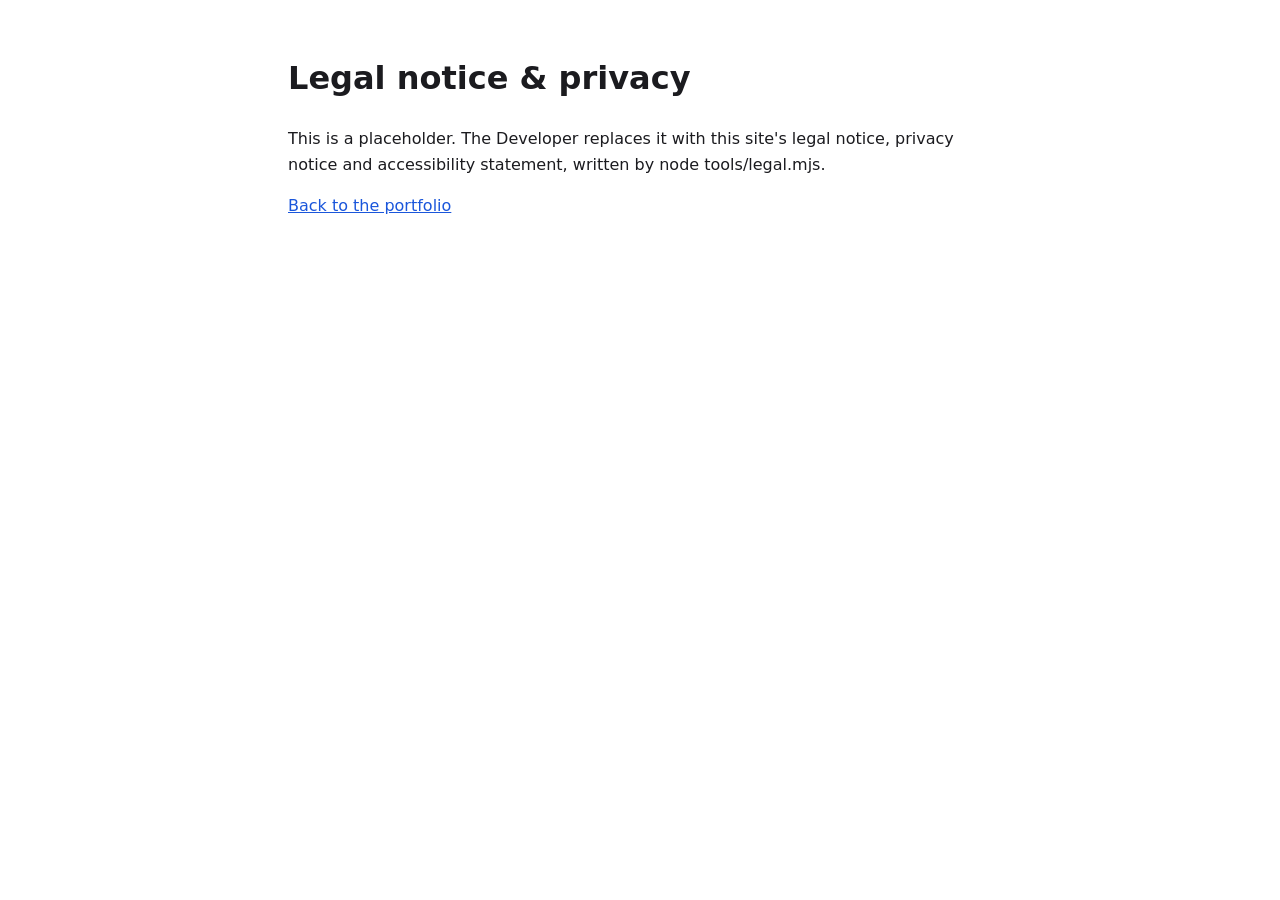
==== site/privacy.html @ 602326b0 "Initial commit" ====
<!doctype html>
<html lang="en">
  <head>
    <meta charset="utf-8">
    <meta name="viewport" content="width=device-width, initial-scale=1">
    <title>Legal notice &amp; privacy</title>
    <link rel="icon" href="assets/favicon.svg" type="image/svg+xml">
    <link rel="stylesheet" href="assets/styles.css">
  </head>
  <body>
    <main data-placeholder="legal">
      <h1>Legal notice &amp; privacy</h1>
      <p>This is a placeholder. The Developer replaces it with this site's legal notice, privacy notice and accessibility statement, written by node tools/legal.mjs.</p>
      <p><a href="./">Back to the portfolio</a></p>
    </main>
  </body>
</html>
---- site/assets/styles.css ----
/* Plain starting styles. The Developer role replaces them with the design brief. */
:root {
  color-scheme: light dark;
  --text: light-dark(#1b1b1f, #ececf1);
  --muted: light-dark(#5a5a66, #a8a8b3);
  --background: light-dark(#ffffff, #121216);
  --accent: light-dark(#1a56db, #8fb2ff);
  font-family: system-ui, sans-serif;
  line-height: 1.6;
  color: var(--text);
  background: var(--background);
}

body {
  margin: 0;
}

main,
footer {
  max-width: 44rem;
  margin-inline: auto;
  padding: 2rem 1.25rem;
}

a {
  color: var(--accent);
}

.headline,
.period {
  color: var(--muted);
}

.projects,
.links,
.cv-list {
  list-style: none;
  padding: 0;
}

.project,
.cv-list li {
  margin-block-end: 1.5rem;
}

.project-links,
.links,
.skills {
  display: flex;
  flex-wrap: wrap;
  gap: 1rem;
}

.skills {
  padding: 0;
  list-style: none;
}

.photo {
  border-radius: 50%;
}

.role,
.type {
  color: var(--muted);
}

.project-image {
  max-width: 100%;
  height: auto;
}
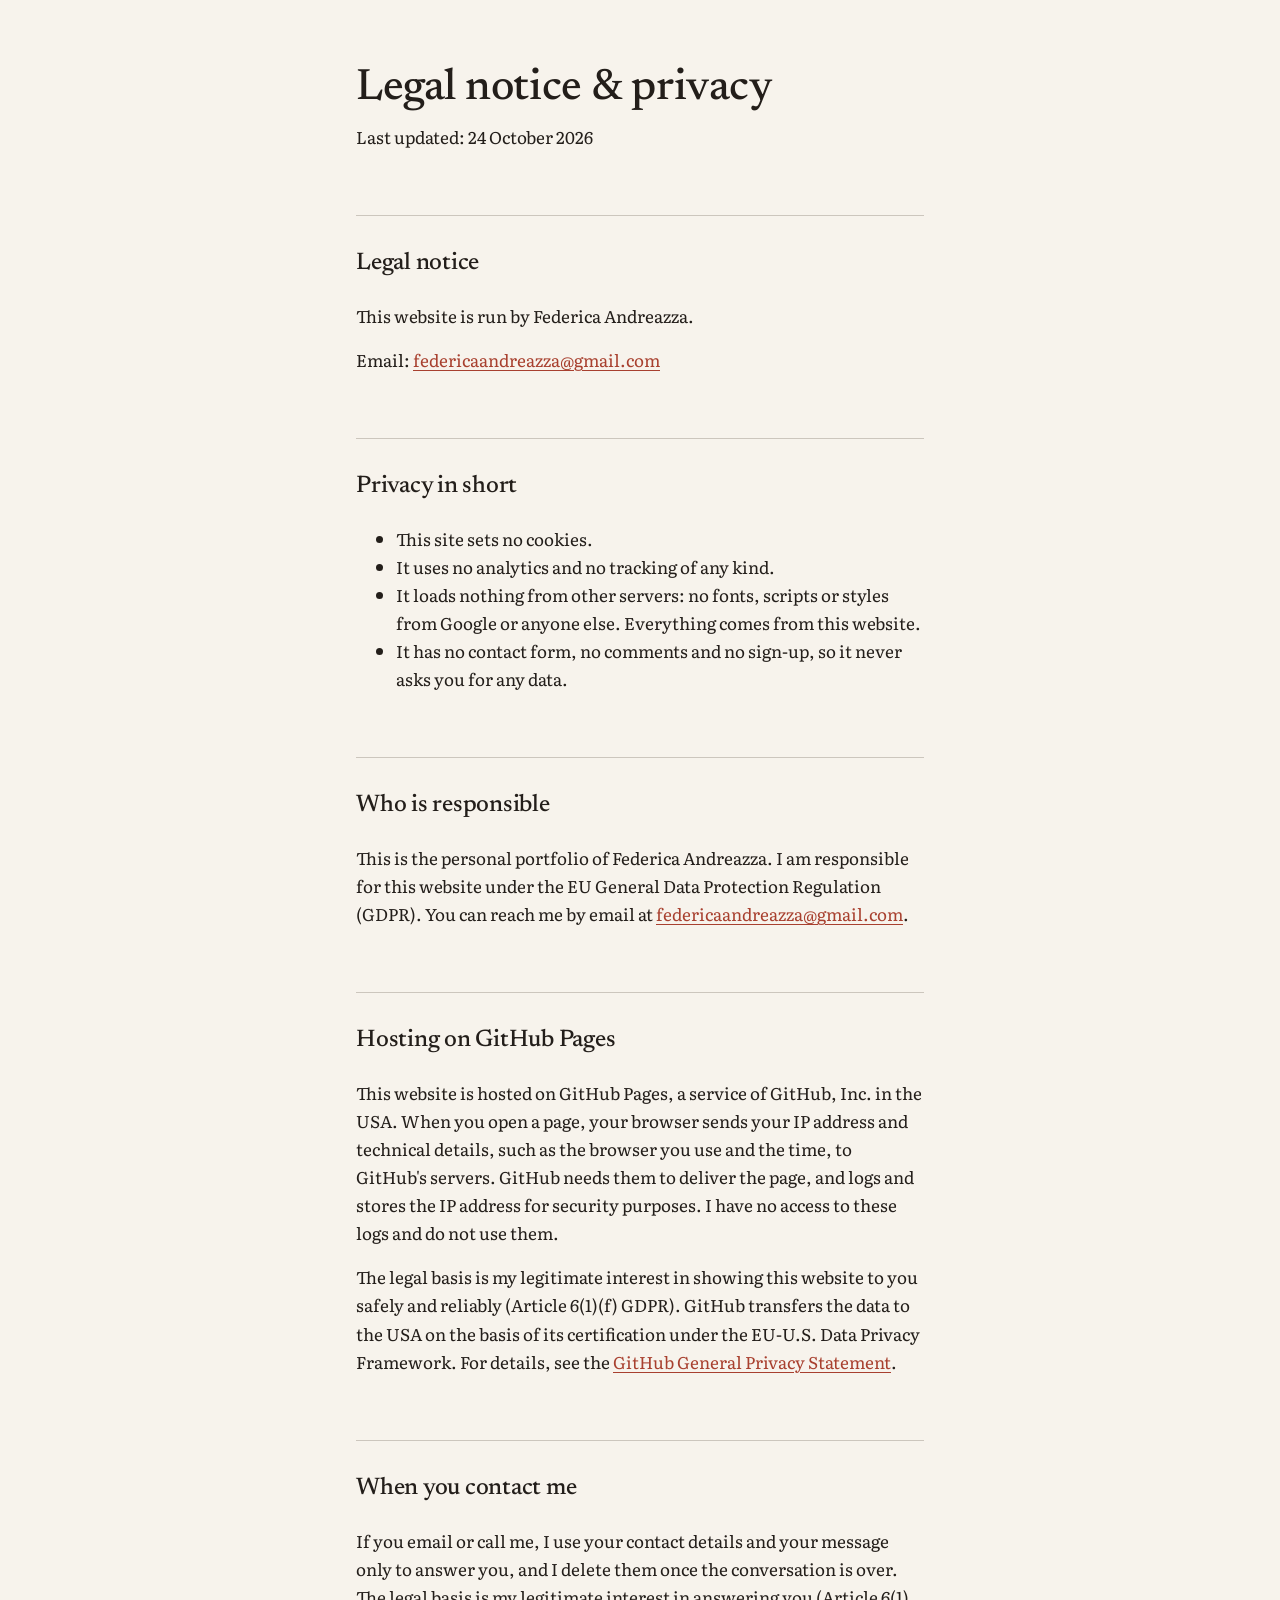
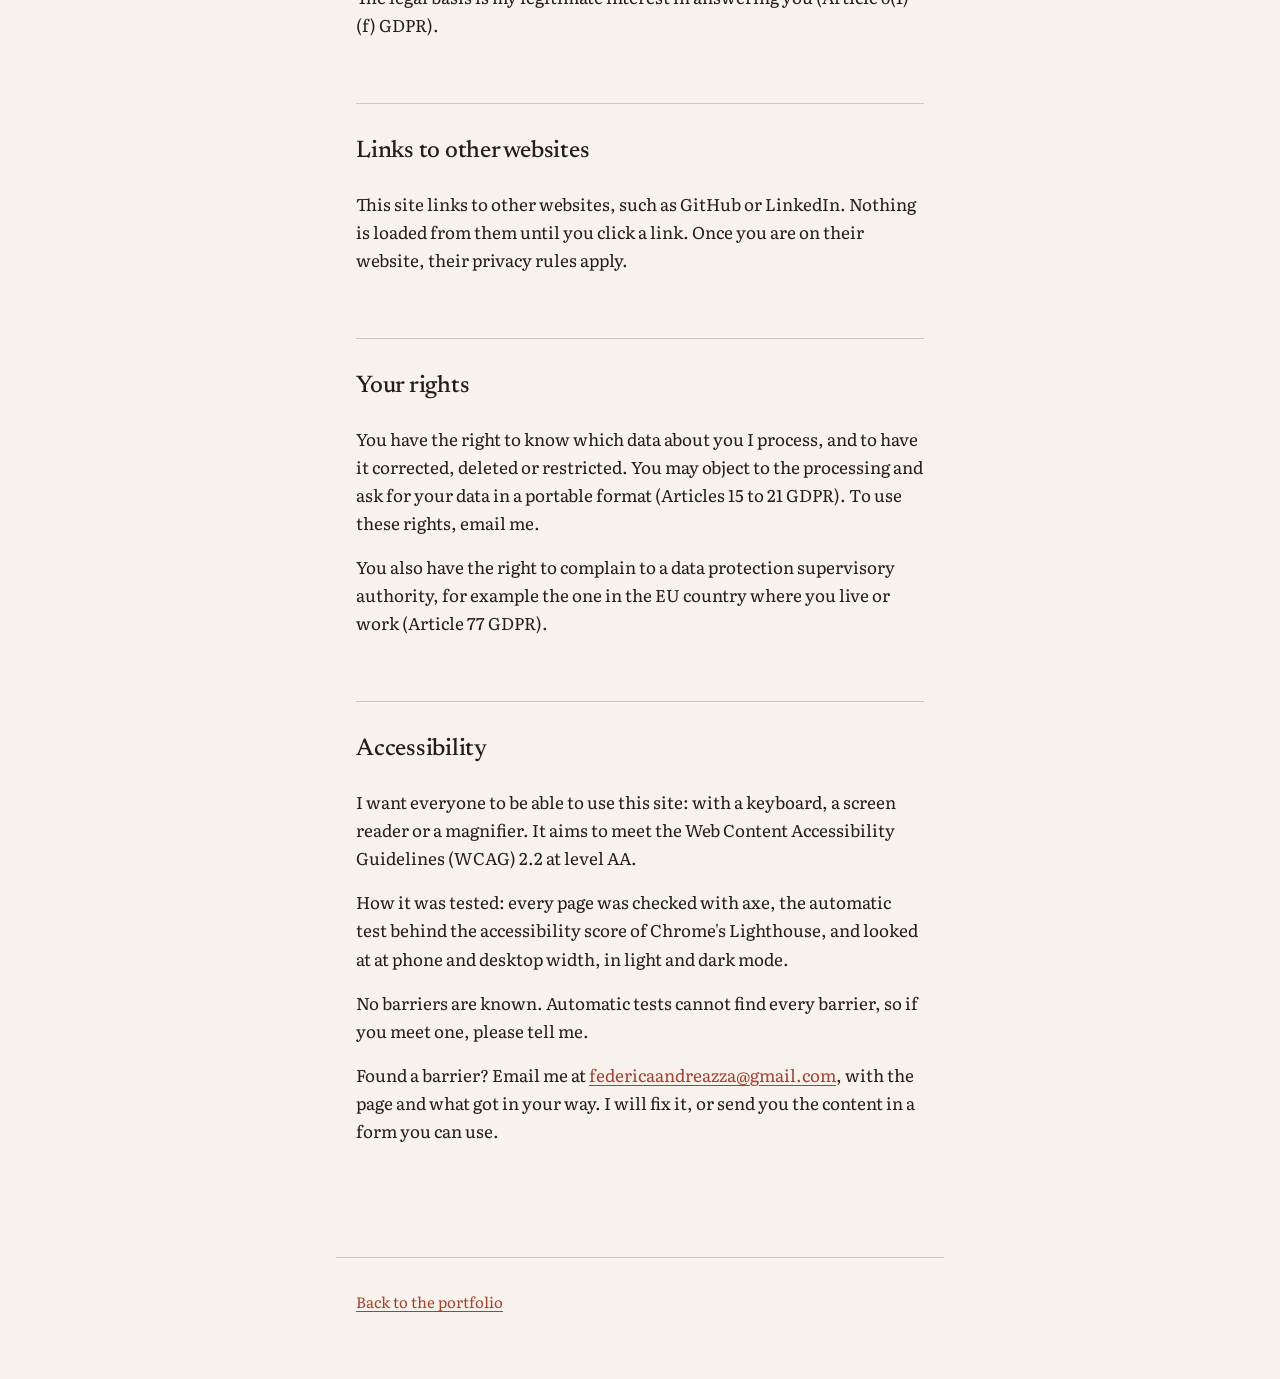
==== commit f59084cb: "Publish my portfolio" ====
--- a/site/privacy.html
+++ b/site/privacy.html
@@ -3,15 +3,71 @@
   <head>
     <meta charset="utf-8">
     <meta name="viewport" content="width=device-width, initial-scale=1">
-    <title>Legal notice &amp; privacy</title>
+    <title>Legal notice &amp; privacy · Federica Andreazza</title>
+    <meta name="description" content="Who runs this portfolio site, how it handles your data, and how accessible it is.">
     <link rel="icon" href="assets/favicon.svg" type="image/svg+xml">
     <link rel="stylesheet" href="assets/styles.css">
   </head>
   <body>
-    <main data-placeholder="legal">
-      <h1>Legal notice &amp; privacy</h1>
-      <p>This is a placeholder. The Developer replaces it with this site's legal notice, privacy notice and accessibility statement, written by node tools/legal.mjs.</p>
-      <p><a href="./">Back to the portfolio</a></p>
+    <main>
+      <header class="section">
+        <h1>Legal notice &amp; privacy</h1>
+        <p>Last updated: 24 October 2026</p>
+      </header>
+
+      <section class="section" id="legal-notice">
+        <h2>Legal notice</h2>
+        <p>This website is run by Federica Andreazza.</p>
+        <p>Email: <a href="mailto:federicaandreazza@gmail.com">federicaandreazza@gmail.com</a></p>
+      </section>
+
+      <section class="section" id="privacy">
+        <h2>Privacy in short</h2>
+        <ul>
+          <li>This site sets no cookies.</li>
+          <li>It uses no analytics and no tracking of any kind.</li>
+          <li>It loads nothing from other servers: no fonts, scripts or styles from Google or anyone else. Everything comes from this website.</li>
+          <li>It has no contact form, no comments and no sign-up, so it never asks you for any data.</li>
+        </ul>
+      </section>
+
+      <section class="section">
+        <h2>Who is responsible</h2>
+        <p>This is the personal portfolio of Federica Andreazza. I am responsible for this website under the EU General Data Protection Regulation (GDPR). You can reach me by email at <a href="mailto:federicaandreazza@gmail.com">federicaandreazza@gmail.com</a>.</p>
+      </section>
+
+      <section class="section">
+        <h2>Hosting on GitHub Pages</h2>
+        <p>This website is hosted on GitHub Pages, a service of GitHub, Inc. in the USA. When you open a page, your browser sends your IP address and technical details, such as the browser you use and the time, to GitHub's servers. GitHub needs them to deliver the page, and logs and stores the IP address for security purposes. I have no access to these logs and do not use them.</p>
+        <p>The legal basis is my legitimate interest in showing this website to you safely and reliably (Article 6(1)(f) GDPR). GitHub transfers the data to the USA on the basis of its certification under the EU-U.S. Data Privacy Framework. For details, see the <a href="https://docs.github.com/en/site-policy/privacy-policies/github-general-privacy-statement">GitHub General Privacy Statement</a>.</p>
+      </section>
+
+      <section class="section">
+        <h2>When you contact me</h2>
+        <p>If you email or call me, I use your contact details and your message only to answer you, and I delete them once the conversation is over. The legal basis is my legitimate interest in answering you (Article 6(1)(f) GDPR).</p>
+      </section>
+
+      <section class="section">
+        <h2>Links to other websites</h2>
+        <p>This site links to other websites, such as GitHub or LinkedIn. Nothing is loaded from them until you click a link. Once you are on their website, their privacy rules apply.</p>
+      </section>
+
+      <section class="section">
+        <h2>Your rights</h2>
+        <p>You have the right to know which data about you I process, and to have it corrected, deleted or restricted. You may object to the processing and ask for your data in a portable format (Articles 15 to 21 GDPR). To use these rights, email me.</p>
+        <p>You also have the right to complain to a data protection supervisory authority, for example the one in the EU country where you live or work (Article 77 GDPR).</p>
+      </section>
+
+      <section class="section" id="accessibility">
+        <h2>Accessibility</h2>
+        <p>I want everyone to be able to use this site: with a keyboard, a screen reader or a magnifier. It aims to meet the Web Content Accessibility Guidelines (WCAG) 2.2 at level AA.</p>
+        <p>How it was tested: every page was checked with axe, the automatic test behind the accessibility score of Chrome's Lighthouse, and looked at at phone and desktop width, in light and dark mode.</p>
+        <p>No barriers are known. Automatic tests cannot find every barrier, so if you meet one, please tell me.</p>
+        <p>Found a barrier? Email me at <a href="mailto:federicaandreazza@gmail.com">federicaandreazza@gmail.com</a>, with the page and what got in your way. I will fix it, or send you the content in a form you can use.</p>
+      </section>
     </main>
+    <footer>
+      <a href="./">Back to the portfolio</a>
+    </footer>
   </body>
 </html>
--- a/site/assets/styles.css
+++ b/site/assets/styles.css
@@ -1,71 +1,333 @@
-/* Plain starting styles. The Developer role replaces them with the design brief. */
+/* Newsreader 1.003, SIL Open Font License 1.1: fonts/newsreader/OFL.txt */
+@font-face {
+  font-family: "Newsreader";
+  font-style: normal;
+  font-weight: 200 800;
+  font-display: swap;
+  src: url("fonts/newsreader/newsreader-latin-wght-normal.woff2") format("woff2");
+}
+
+@font-face {
+  font-family: "Newsreader";
+  font-style: italic;
+  font-weight: 200 800;
+  font-display: swap;
+  src: url("fonts/newsreader/newsreader-latin-wght-italic.woff2") format("woff2");
+}
+
+/* Literata 3.103, SIL Open Font License 1.1: fonts/literata/OFL.txt */
+@font-face {
+  font-family: "Literata";
+  font-style: normal;
+  font-weight: 200 900;
+  font-display: swap;
+  src: url("fonts/literata/literata-latin-wght-normal.woff2") format("woff2");
+}
+
+@font-face {
+  font-family: "Literata";
+  font-style: italic;
+  font-weight: 200 900;
+  font-display: swap;
+  src: url("fonts/literata/literata-latin-wght-italic.woff2") format("woff2");
+}
+
 :root {
   color-scheme: light dark;
-  --text: light-dark(#1b1b1f, #ececf1);
-  --muted: light-dark(#5a5a66, #a8a8b3);
-  --background: light-dark(#ffffff, #121216);
-  --accent: light-dark(#1a56db, #8fb2ff);
-  font-family: system-ui, sans-serif;
-  line-height: 1.6;
+  --background: light-dark(#f7f3ec, #1b1714);
+  --surface: light-dark(#eee7dc, #26201c);
+  --text: light-dark(#231e1a, #eee6dc);
+  --muted: light-dark(#675c52, #b3a698);
+  --accent: light-dark(#a8402f, #f0937d);
+  --on-accent: light-dark(#ffffff, #1b1714);
+}
+
+*,
+*::before,
+*::after {
+  box-sizing: border-box;
+}
+
+[hidden] {
+  display: none !important;
+}
+
+body {
+  margin: 0;
+  font-family: "Literata", Georgia, "Times New Roman", serif;
+  font-size: 1.0625rem;
+  line-height: 1.65;
+  font-weight: 400;
   color: var(--text);
-  background: var(--background);
-}
-
-body {
-  margin: 0;
+  background-color: var(--background);
+  font-variant-numeric: oldstyle-nums;
+  font-size-adjust: from-font;
 }
 
 main,
 footer {
-  max-width: 44rem;
+  max-inline-size: 38rem;
   margin-inline: auto;
-  padding: 2rem 1.25rem;
+  padding-inline: 1.25rem;
+}
+
+main {
+  padding-block: 4rem 2rem;
+}
+
+footer {
+  margin-block-start: 4rem;
+  padding-block: 2rem 4rem;
+  border-block-start: 1px solid color-mix(in srgb, var(--muted) 30%, transparent);
+  font-size: 0.9375rem;
+  color: var(--muted);
+}
+
+footer a {
+  color: var(--accent);
+}
+
+#colophon {
+  margin-block-start: 0.75rem;
+}
+
+h1,
+h2,
+h3,
+h4 {
+  font-family: "Newsreader", Georgia, "Times New Roman", serif;
+  font-weight: 500;
+  color: var(--text);
+  text-wrap: balance;
+  font-size-adjust: from-font;
+  letter-spacing: -0.01em;
+}
+
+h1 {
+  font-size: 2.75rem;
+  line-height: 1.15;
+  margin-block: 0 0.5rem;
+}
+
+h2 {
+  font-size: 1.5rem;
+  line-height: 1.25;
+  margin-block: 0 1.5rem;
+}
+
+h3 {
+  font-size: 1.25rem;
+  line-height: 1.3;
+  margin-block: 0 0.5rem;
+}
+
+h4 {
+  font-size: 1.0625rem;
+  line-height: 1.4;
+  margin-block: 0 0.25rem;
+}
+
+p,
+li {
+  text-wrap: pretty;
+}
+
+p {
+  margin-block: 0 1rem;
+}
+
+.headline {
+  font-family: "Newsreader", Georgia, "Times New Roman", serif;
+  font-style: italic;
+  font-size: 1.25rem;
+  color: var(--muted);
+  margin-block: 0 1.5rem;
+}
+
+.pitch {
+  font-size: 1.125rem;
+  margin-block: 1rem;
+}
+
+.period,
+.fact-label,
+.facts,
+.role,
+.type,
+.credential-id,
+.vat {
+  font-size: 0.9375rem;
+  color: var(--muted);
+}
+
+.period {
+  margin-block: 0.25rem 0.5rem;
+}
+
+.section + .section {
+  margin-block-start: 4rem;
+  padding-block-start: 2rem;
+  border-block-start: 1px solid color-mix(in srgb, var(--muted) 30%, transparent);
 }
 
 a {
   color: var(--accent);
-}
-
-.headline,
-.period {
-  color: var(--muted);
-}
-
-.projects,
-.links,
+  text-decoration: underline;
+  text-underline-offset: 0.2em;
+  text-decoration-thickness: 1px;
+}
+
+a:hover {
+  text-decoration: none;
+}
+
+:focus-visible {
+  outline: 2px solid var(--accent);
+  outline-offset: 3px;
+}
+
+.projects {
+  list-style: none;
+  padding: 0;
+  margin: 0;
+}
+
+.project {
+  margin: 0;
+  padding-block: 1.5rem;
+}
+
+.project:first-child {
+  padding-block-start: 0;
+}
+
+.project:not(:last-child) {
+  border-block-end: 1px solid color-mix(in srgb, var(--muted) 30%, transparent);
+}
+
+.project-links {
+  display: flex;
+  flex-wrap: wrap;
+  gap: 1.25rem;
+  margin-block-start: 0.75rem;
+  margin-block-end: 0;
+}
+
 .cv-list {
   list-style: none;
   padding: 0;
-}
-
-.project,
+  margin: 0;
+}
+
 .cv-list li {
   margin-block-end: 1.5rem;
 }
 
-.project-links,
-.links,
+.cv-list li:last-child {
+  margin-block-end: 0;
+}
+
+#cv h3 {
+  font-size: 1.125rem;
+  margin-block: 2rem 1rem;
+  color: var(--muted);
+  font-family: "Literata", Georgia, "Times New Roman", serif;
+  font-weight: 500;
+  text-transform: uppercase;
+  letter-spacing: 0.05em;
+}
+
+#cv h3:first-of-type {
+  margin-block-start: 0;
+}
+
 .skills {
+  list-style: none;
+  padding: 0;
+  margin: 0;
+  display: inline;
+}
+
+.skills li {
+  display: inline;
+}
+
+.skills li:not(:last-child)::after {
+  content: ", ";
+}
+
+.links {
+  list-style: none;
+  padding: 0;
+  margin: 0;
+  display: flex;
+  flex-wrap: wrap;
+  gap: 1.5rem;
+}
+
+.highlights {
+  list-style: disc;
+  padding-inline-start: 1.25rem;
+  margin-block: 1rem;
+}
+
+.highlights li {
+  margin-block-end: 0.5rem;
+}
+
+.availability {
+  margin-block: 1.25rem;
+}
+
+.facts {
+  list-style: none;
+  padding: 0;
+  margin-block: 1rem 1.5rem;
   display: flex;
   flex-wrap: wrap;
   gap: 1rem;
 }
 
-.skills {
-  padding: 0;
-  list-style: none;
-}
-
 .photo {
+  inline-size: 6rem;
+  block-size: 6rem;
   border-radius: 50%;
-}
-
-.role,
-.type {
-  color: var(--muted);
+  object-fit: cover;
+  display: block;
+  margin-block-end: 1.5rem;
 }
 
 .project-image {
-  max-width: 100%;
-  height: auto;
-}
+  inline-size: 100%;
+  block-size: auto;
+  aspect-ratio: 16 / 9;
+  object-fit: cover;
+  margin-block-end: 1rem;
+}
+
+.case-study {
+  display: grid;
+  grid-template-columns: auto 1fr;
+  gap: 0.5rem 1rem;
+  margin-block: 1rem;
+}
+
+.case-study dt {
+  color: var(--muted);
+  font-size: 0.9375rem;
+}
+
+.case-study dd {
+  margin: 0;
+}
+
+@media (prefers-reduced-motion: reduce) {
+  *,
+  *::before,
+  *::after {
+    animation-duration: 0.01ms !important;
+    animation-iteration-count: 1 !important;
+    transition-duration: 0.01ms !important;
+    scroll-behavior: auto !important;
+  }
+}
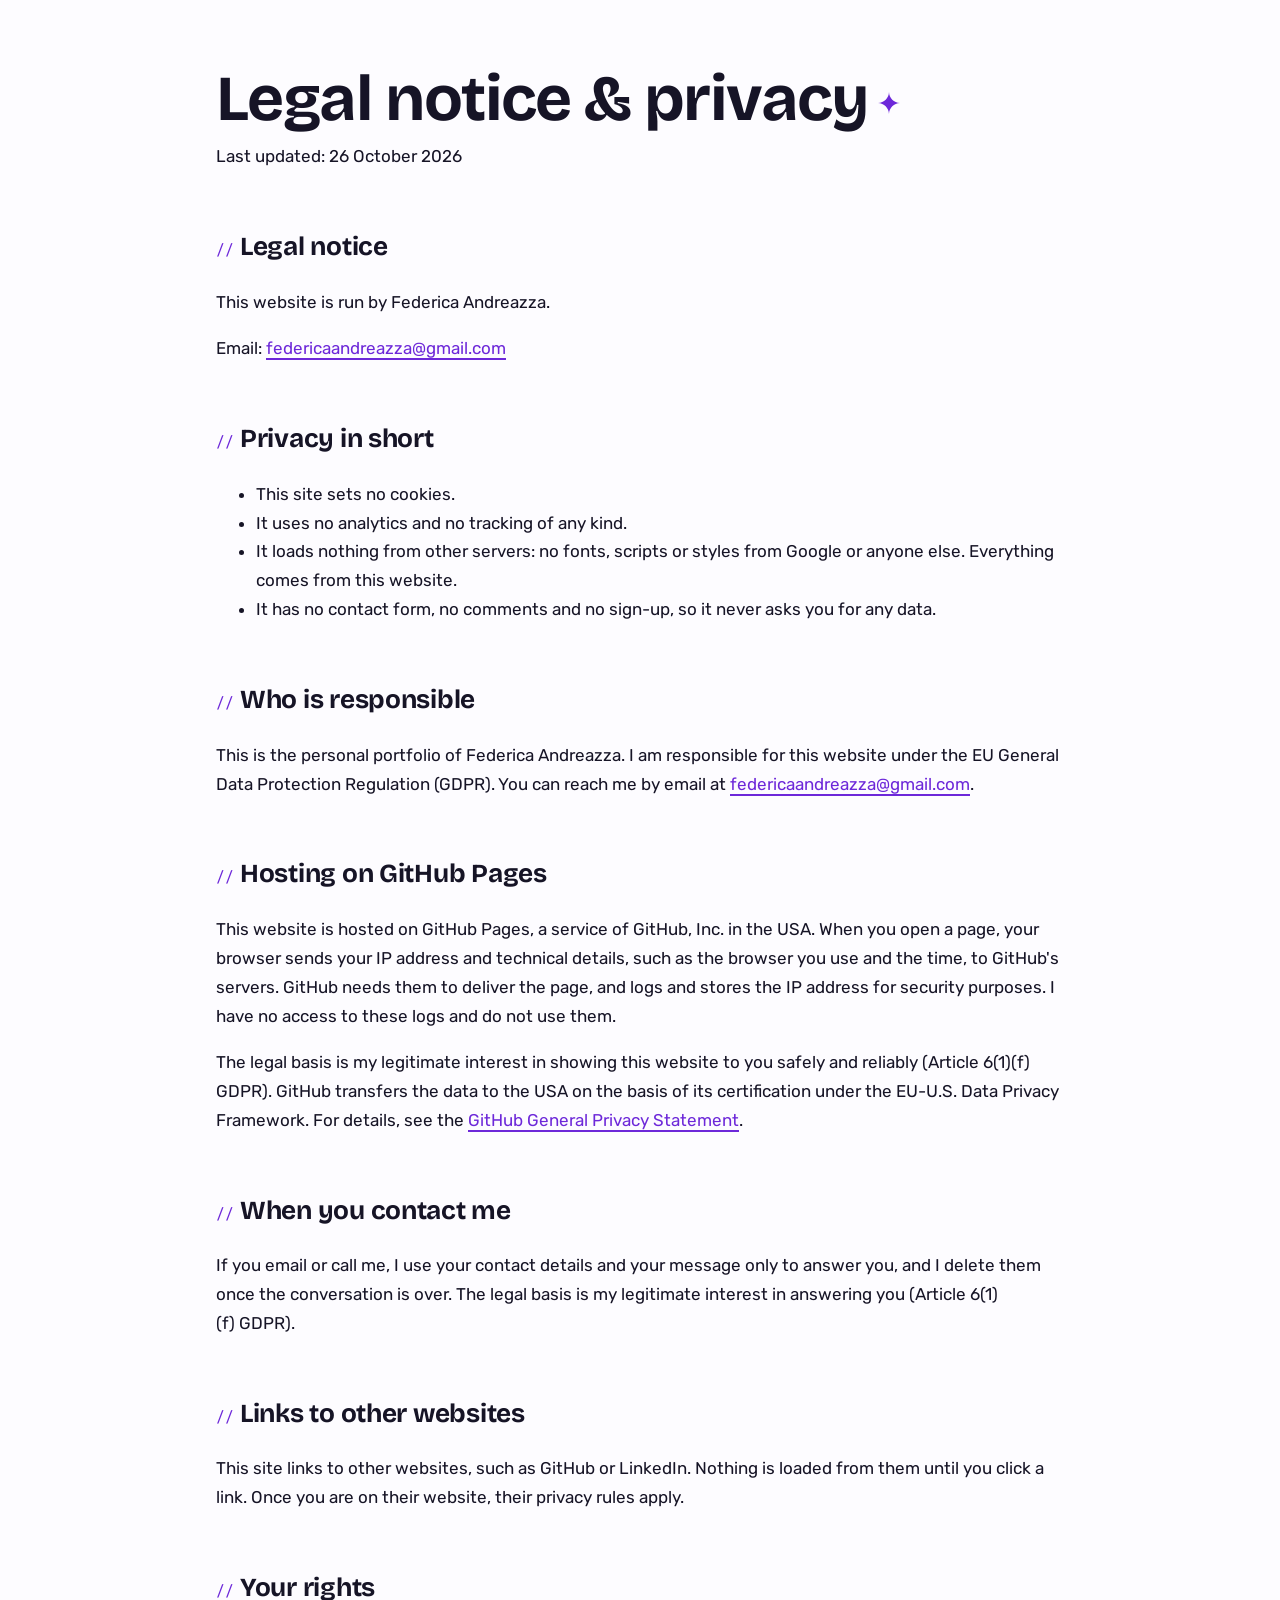
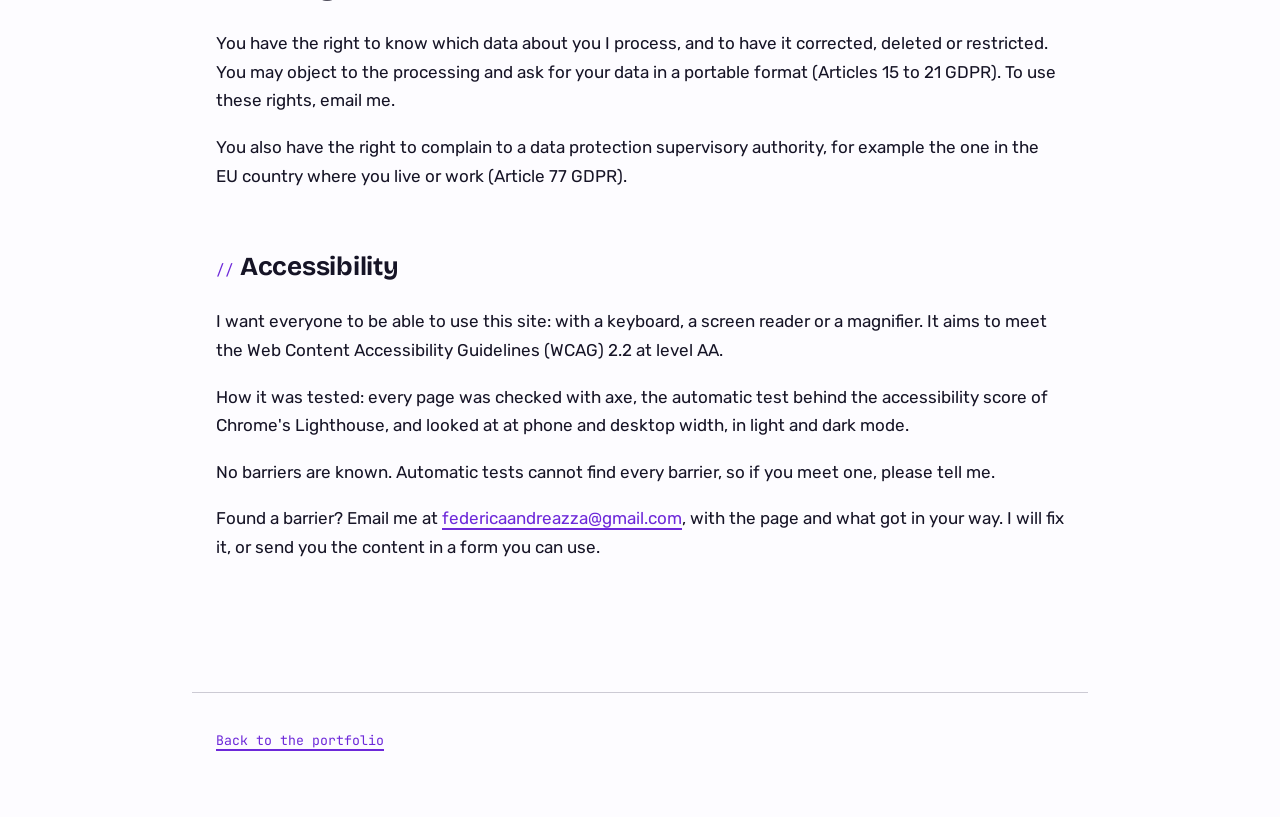
==== commit 5bcffd9f: "Publish my portfolio" ====
--- a/site/privacy.html
+++ b/site/privacy.html
@@ -3,6 +3,7 @@
   <head>
     <meta charset="utf-8">
     <meta name="viewport" content="width=device-width, initial-scale=1">
+    <meta name="color-scheme" content="light dark">
     <title>Legal notice &amp; privacy · Federica Andreazza</title>
     <meta name="description" content="Who runs this portfolio site, how it handles your data, and how accessible it is.">
     <link rel="icon" href="assets/favicon.svg" type="image/svg+xml">
@@ -12,7 +13,7 @@
     <main>
       <header class="section">
         <h1>Legal notice &amp; privacy</h1>
-        <p>Last updated: 24 October 2026</p>
+        <p>Last updated: 26 October 2026</p>
       </header>
 
       <section class="section" id="legal-notice">
--- a/site/assets/styles.css
+++ b/site/assets/styles.css
@@ -1,45 +1,41 @@
-/* Newsreader 1.003, SIL Open Font License 1.1: fonts/newsreader/OFL.txt */
+/* Bricolage Grotesque 1.001, SIL Open Font License 1.1: fonts/bricolage-grotesque/OFL.txt */
 @font-face {
-  font-family: "Newsreader";
+  font-family: "Bricolage Grotesque";
   font-style: normal;
   font-weight: 200 800;
   font-display: swap;
-  src: url("fonts/newsreader/newsreader-latin-wght-normal.woff2") format("woff2");
-}
-
+  src: url("fonts/bricolage-grotesque/bricolage-grotesque-latin-wght-normal.woff2") format("woff2");
+}
+
+/* Rubik 2.300, SIL Open Font License 1.1: fonts/rubik/OFL.txt */
 @font-face {
-  font-family: "Newsreader";
-  font-style: italic;
-  font-weight: 200 800;
+  font-family: "Rubik";
+  font-style: normal;
+  font-weight: 300 900;
   font-display: swap;
-  src: url("fonts/newsreader/newsreader-latin-wght-italic.woff2") format("woff2");
-}
-
-/* Literata 3.103, SIL Open Font License 1.1: fonts/literata/OFL.txt */
+  src: url("fonts/rubik/rubik-latin-wght-normal.woff2") format("woff2");
+}
+
+/* JetBrains Mono 2.211, SIL Open Font License 1.1: fonts/jetbrains-mono/OFL.txt */
 @font-face {
-  font-family: "Literata";
+  font-family: "JetBrains Mono";
   font-style: normal;
-  font-weight: 200 900;
+  font-weight: 100 800;
   font-display: swap;
-  src: url("fonts/literata/literata-latin-wght-normal.woff2") format("woff2");
-}
-
-@font-face {
-  font-family: "Literata";
-  font-style: italic;
-  font-weight: 200 900;
-  font-display: swap;
-  src: url("fonts/literata/literata-latin-wght-italic.woff2") format("woff2");
+  src: url("fonts/jetbrains-mono/jetbrains-mono-latin-wght-normal.woff2") format("woff2");
 }
 
 :root {
   color-scheme: light dark;
-  --background: light-dark(#f7f3ec, #1b1714);
-  --surface: light-dark(#eee7dc, #26201c);
-  --text: light-dark(#231e1a, #eee6dc);
-  --muted: light-dark(#675c52, #b3a698);
-  --accent: light-dark(#a8402f, #f0937d);
-  --on-accent: light-dark(#ffffff, #1b1714);
+  --background: light-dark(#fdfcff, #0b1021);
+  --surface: light-dark(#f3f1fb, #141d38);
+  --text: light-dark(#161426, #f3f4fd);
+  --muted: light-dark(#5a5770, #9ca8c9);
+  --accent: light-dark(#6d28d9, #a78bfa);
+  --on-accent: light-dark(#ffffff, #0b1021);
+
+  /* Physics-based easing curve for spring animations */
+  --spring-easing: linear(0, 0.016 0.5%, 0.06 1%, 0.226 2%, 1.116 5.4%, 1.375 6.6%, 1.527 7.7%, 1.565 8.2%, 1.585 8.8%, 1.581 9.3%, 1.559 9.8%, 1.458 10.9%, 0.937 14.3%, 0.784 15.5%, 0.693 16.6%, 0.67 17.1%, 0.657 17.7%, 0.671 18.7%, 0.729 19.8%, 1.042 23.3%, 1.13 24.5%, 1.182 25.6%, 1.201 26.7%, 1.192 27.7%, 1.156 28.8%, 0.977 32.2%, 0.925 33.4%, 0.894 34.5%, 0.882 35.6%, 0.887 36.6%, 0.907 37.7%, 1.045 42.4%, 1.069 44.5%, 1.059 46.3%, 0.979 50.9%, 0.96 53.4%, 0.966 55.3%, 1.013 59.9%, 1.024 62.3%, 0.986 71.2%, 1.008 79.9%, 0.995 88.9%, 1);
 }
 
 *,
@@ -52,77 +48,100 @@
   display: none !important;
 }
 
+@media (prefers-reduced-motion: no-preference) {
+  @view-transition {
+    navigation: auto;
+  }
+}
+
 body {
   margin: 0;
-  font-family: "Literata", Georgia, "Times New Roman", serif;
+  font-family: "Rubik", system-ui, sans-serif;
   font-size: 1.0625rem;
-  line-height: 1.65;
+  line-height: 1.7;
   font-weight: 400;
   color: var(--text);
   background-color: var(--background);
-  font-variant-numeric: oldstyle-nums;
   font-size-adjust: from-font;
 }
 
 main,
 footer {
-  max-inline-size: 38rem;
+  max-inline-size: 56rem;
   margin-inline: auto;
-  padding-inline: 1.25rem;
+  padding-inline: 1.5rem;
 }
 
 main {
-  padding-block: 4rem 2rem;
-}
-
-footer {
-  margin-block-start: 4rem;
-  padding-block: 2rem 4rem;
-  border-block-start: 1px solid color-mix(in srgb, var(--muted) 30%, transparent);
-  font-size: 0.9375rem;
-  color: var(--muted);
-}
-
-footer a {
-  color: var(--accent);
-}
-
-#colophon {
-  margin-block-start: 0.75rem;
+  padding-block: 4rem 2.5rem;
+}
+
+.section + .section {
+  margin-block-start: 3.75rem;
 }
 
 h1,
 h2,
 h3,
 h4 {
-  font-family: "Newsreader", Georgia, "Times New Roman", serif;
-  font-weight: 500;
+  font-family: "Bricolage Grotesque", system-ui, sans-serif;
   color: var(--text);
   text-wrap: balance;
   font-size-adjust: from-font;
+}
+
+h1 {
+  font-size: clamp(2.5rem, 6vw, 4rem);
+  font-weight: 700;
+  line-height: 1.1;
+  letter-spacing: -0.025em;
+  margin-block: 0 0.5rem;
+}
+
+/* Personal detail: delicate four-point star icon next to the name as an artistic painter's mark */
+h1::after {
+  content: "";
+  display: inline-block;
+  inline-size: 1.35rem;
+  block-size: 1.35rem;
+  margin-inline-start: 0.6rem;
+  vertical-align: middle;
+  background-color: var(--accent);
+  mask: url("star.svg") no-repeat center / contain;
+  -webkit-mask: url("star.svg") no-repeat center / contain;
+}
+
+h2 {
+  font-size: 1.625rem;
+  font-weight: 700;
+  line-height: 1.25;
   letter-spacing: -0.01em;
-}
-
-h1 {
-  font-size: 2.75rem;
-  line-height: 1.15;
-  margin-block: 0 0.5rem;
-}
-
-h2 {
-  font-size: 1.5rem;
-  line-height: 1.25;
   margin-block: 0 1.5rem;
+  display: flex;
+  align-items: baseline;
+}
+
+/* Section headings: in the heading font, weight 700, with a small monospace prefix */
+h2::before {
+  content: "// ";
+  content: "// " / "";
+  font-family: "JetBrains Mono", ui-monospace, Menlo, Consolas, monospace;
+  font-size: 0.9375rem;
+  font-weight: 400;
+  color: var(--accent);
+  margin-inline-end: 0.4rem;
 }
 
 h3 {
-  font-size: 1.25rem;
+  font-size: 1.3rem;
+  font-weight: 700;
   line-height: 1.3;
   margin-block: 0 0.5rem;
 }
 
 h4 {
-  font-size: 1.0625rem;
+  font-size: 1.125rem;
+  font-weight: 700;
   line-height: 1.4;
   margin-block: 0 0.25rem;
 }
@@ -133,20 +152,23 @@
 }
 
 p {
-  margin-block: 0 1rem;
+  margin-block: 0 1.1rem;
 }
 
 .headline {
-  font-family: "Newsreader", Georgia, "Times New Roman", serif;
-  font-style: italic;
-  font-size: 1.25rem;
+  font-family: "JetBrains Mono", ui-monospace, Menlo, Consolas, monospace;
+  font-size: 0.9375rem;
   color: var(--muted);
   margin-block: 0 1.5rem;
+  line-height: 1.5;
 }
 
 .pitch {
-  font-size: 1.125rem;
-  margin-block: 1rem;
+  font-size: 1.2rem;
+  line-height: 1.55;
+  font-weight: 500;
+  color: var(--text);
+  margin-block: 1.35rem;
 }
 
 .period,
@@ -156,6 +178,7 @@
 .type,
 .credential-id,
 .vat {
+  font-family: "JetBrains Mono", ui-monospace, Menlo, Consolas, monospace;
   font-size: 0.9375rem;
   color: var(--muted);
 }
@@ -164,21 +187,63 @@
   margin-block: 0.25rem 0.5rem;
 }
 
-.section + .section {
-  margin-block-start: 4rem;
-  padding-block-start: 2rem;
-  border-block-start: 1px solid color-mix(in srgb, var(--muted) 30%, transparent);
+.availability {
+  margin-block: 1.35rem;
+  font-size: 1.0625rem;
+}
+
+.availability a {
+  display: inline-block;
+  background-color: var(--accent);
+  color: var(--on-accent);
+  font-family: "Rubik", system-ui, sans-serif;
+  font-weight: 500;
+  font-size: 0.9375rem;
+  padding: 0.4rem 1.1rem;
+  border-radius: 9999px;
+  text-decoration: none;
+  margin-inline-start: 0.6rem;
+  transition: opacity 0.2s ease, transform 0.2s ease;
+}
+
+.availability a:hover {
+  opacity: 0.9;
+  transform: translateY(-1px);
+}
+
+.facts {
+  list-style: none;
+  padding: 0;
+  margin-block: 1.1rem 1.75rem;
+  display: flex;
+  flex-wrap: wrap;
+  gap: 0.75rem;
+}
+
+.facts li {
+  background-color: var(--surface);
+  border: 1.5px solid color-mix(in srgb, var(--muted) 25%, transparent);
+  border-radius: 9999px;
+  padding: 0.35rem 0.95rem;
+  color: var(--text);
+}
+
+.fact-label {
+  color: var(--muted);
+  margin-inline-end: 0.35rem;
 }
 
 a {
   color: var(--accent);
   text-decoration: underline;
-  text-underline-offset: 0.2em;
-  text-decoration-thickness: 1px;
+  text-underline-offset: 0.25em;
+  text-decoration-thickness: 1.5px;
+  transition: color 0.15s ease-out;
 }
 
 a:hover {
-  text-decoration: none;
+  color: var(--text);
+  text-decoration-thickness: 2px;
 }
 
 :focus-visible {
@@ -190,81 +255,161 @@
   list-style: none;
   padding: 0;
   margin: 0;
+  display: grid;
+  grid-template-columns: 1fr;
+  gap: 1.35rem;
+}
+
+@media (min-width: 42rem) {
+  .projects {
+    grid-template-columns: repeat(2, 1fr);
+  }
 }
 
 .project {
-  margin: 0;
-  padding-block: 1.5rem;
-}
-
-.project:first-child {
-  padding-block-start: 0;
-}
-
-.project:not(:last-child) {
-  border-block-end: 1px solid color-mix(in srgb, var(--muted) 30%, transparent);
+  background-color: var(--surface);
+  border: 1.5px solid color-mix(in srgb, var(--muted) 30%, transparent);
+  border-radius: 0.75rem;
+  padding: 1.35rem;
+  display: flex;
+  flex-direction: column;
+  box-shadow: 3px 3px 0 light-dark(color-mix(in srgb, var(--muted) 20%, transparent), color-mix(in srgb, var(--text) 25%, transparent));
+  transition: border-color 0.2s ease, transform 0.2s ease;
+}
+
+.project:hover {
+  border-color: var(--accent);
+}
+
+.project h3 {
+  font-family: "Bricolage Grotesque", system-ui, sans-serif;
+  font-size: 1.3rem;
+  font-weight: 700;
+  margin-block: 0 0.5rem;
+  color: var(--text);
+}
+
+.project p {
+  margin-block: 0 0.85rem;
+  flex-grow: 1;
 }
 
 .project-links {
   display: flex;
   flex-wrap: wrap;
   gap: 1.25rem;
-  margin-block-start: 0.75rem;
+  margin-block-start: auto;
   margin-block-end: 0;
+  font-family: "JetBrains Mono", ui-monospace, Menlo, Consolas, monospace;
+  font-size: 0.9375rem;
+}
+
+.links {
+  list-style: none;
+  padding: 0;
+  margin: 0;
+  display: flex;
+  flex-wrap: wrap;
+  gap: 0.95rem;
+}
+
+.links li a {
+  display: inline-flex;
+  align-items: center;
+  background-color: var(--surface);
+  color: var(--text);
+  border: 1.5px solid color-mix(in srgb, var(--muted) 30%, transparent);
+  border-radius: 0.75rem;
+  padding: 0.55rem 1.1rem;
+  font-family: "JetBrains Mono", ui-monospace, Menlo, Consolas, monospace;
+  font-size: 0.9375rem;
+  text-decoration: none;
+  box-shadow: 2px 2px 0 light-dark(color-mix(in srgb, var(--muted) 15%, transparent), color-mix(in srgb, var(--text) 20%, transparent));
+  transition: border-color 0.15s ease, color 0.15s ease, transform 0.15s ease;
+}
+
+.links li a:hover {
+  border-color: var(--accent);
+  color: var(--accent);
+  transform: translateY(-1px);
 }
 
 .cv-list {
   list-style: none;
   padding: 0;
   margin: 0;
+  display: flex;
+  flex-direction: column;
+  gap: 1.35rem;
 }
 
 .cv-list li {
-  margin-block-end: 1.5rem;
-}
-
-.cv-list li:last-child {
-  margin-block-end: 0;
+  background-color: var(--surface);
+  border: 1.5px solid color-mix(in srgb, var(--muted) 25%, transparent);
+  border-radius: 0.75rem;
+  padding: 1.35rem;
+  box-shadow: 2px 2px 0 light-dark(color-mix(in srgb, var(--muted) 15%, transparent), color-mix(in srgb, var(--text) 20%, transparent));
 }
 
 #cv h3 {
-  font-size: 1.125rem;
-  margin-block: 2rem 1rem;
-  color: var(--muted);
-  font-family: "Literata", Georgia, "Times New Roman", serif;
-  font-weight: 500;
+  font-family: "Bricolage Grotesque", system-ui, sans-serif;
+  font-size: 1.15rem;
+  font-weight: 700;
+  color: var(--muted);
   text-transform: uppercase;
   letter-spacing: 0.05em;
+  margin-block: 2.25rem 1rem;
 }
 
 #cv h3:first-of-type {
-  margin-block-start: 0;
-}
-
+  margin-block-start: 1rem;
+}
+
+/* Skills: rounded stickers: surface background, subtle border, fully round, tilted slightly */
+/* Signature: Stickers with a spring (guides/ui-behaviors/physics-based-easing.md) */
 .skills {
   list-style: none;
   padding: 0;
   margin: 0;
-  display: inline;
+  display: flex;
+  flex-wrap: wrap;
+  gap: 0.85rem;
 }
 
 .skills li {
-  display: inline;
-}
-
-.skills li:not(:last-child)::after {
-  content: ", ";
-}
-
-.links {
-  list-style: none;
-  padding: 0;
-  margin: 0;
-  display: flex;
-  flex-wrap: wrap;
-  gap: 1.5rem;
-}
-
+  display: inline-flex;
+  align-items: center;
+  background-color: var(--surface);
+  color: var(--text);
+  font-family: "JetBrains Mono", ui-monospace, Menlo, Consolas, monospace;
+  font-size: 0.9375rem;
+  padding: 0.4rem 0.95rem;
+  border-radius: 9999px;
+  border: 1.5px solid color-mix(in srgb, var(--muted) 30%, transparent);
+  box-shadow: 2px 2px 0 light-dark(color-mix(in srgb, var(--muted) 20%, transparent), color-mix(in srgb, var(--text) 20%, transparent));
+  cursor: default;
+  transform-origin: center;
+  rotate: -1.5deg;
+  transition: scale 0.4s ease-out, rotate 0.4s ease-out, border-color 0.2s ease;
+  transition-timing-function: var(--spring-easing, ease-out);
+}
+
+.skills li:nth-child(even) {
+  rotate: 1.5deg;
+}
+
+.skills li:nth-child(3n) {
+  rotate: -2.5deg;
+}
+
+.skills li:hover,
+.skills li:focus-visible {
+  scale: 1.12;
+  rotate: 0deg;
+  border-color: var(--accent);
+}
+
+/* Highlights */
 .highlights {
   list-style: disc;
   padding-inline-start: 1.25rem;
@@ -275,33 +420,23 @@
   margin-block-end: 0.5rem;
 }
 
-.availability {
-  margin-block: 1.25rem;
-}
-
-.facts {
-  list-style: none;
-  padding: 0;
-  margin-block: 1rem 1.5rem;
-  display: flex;
-  flex-wrap: wrap;
-  gap: 1rem;
-}
-
+/* Photo */
 .photo {
-  inline-size: 6rem;
-  block-size: 6rem;
+  inline-size: 6.5rem;
+  block-size: 6.5rem;
   border-radius: 50%;
   object-fit: cover;
   display: block;
   margin-block-end: 1.5rem;
 }
 
+/* Project images & Case study */
 .project-image {
   inline-size: 100%;
   block-size: auto;
   aspect-ratio: 16 / 9;
   object-fit: cover;
+  border-radius: 0.5rem;
   margin-block-end: 1rem;
 }
 
@@ -310,24 +445,155 @@
   grid-template-columns: auto 1fr;
   gap: 0.5rem 1rem;
   margin-block: 1rem;
+  font-size: 0.9375rem;
 }
 
 .case-study dt {
   color: var(--muted);
-  font-size: 0.9375rem;
+  font-family: "JetBrains Mono", ui-monospace, Menlo, Consolas, monospace;
 }
 
 .case-study dd {
   margin: 0;
 }
 
+/* Stats */
+.stats {
+  list-style: none;
+  padding: 0;
+  margin: 0;
+  display: grid;
+  grid-template-columns: repeat(auto-fit, minmax(11rem, 1fr));
+  gap: 1.35rem;
+}
+
+.stat {
+  background-color: var(--surface);
+  border: 1.5px solid color-mix(in srgb, var(--muted) 25%, transparent);
+  border-radius: 0.75rem;
+  padding: 1.35rem;
+  box-shadow: 2px 2px 0 light-dark(color-mix(in srgb, var(--muted) 15%, transparent), color-mix(in srgb, var(--text) 20%, transparent));
+}
+
+.stat-value {
+  display: block;
+  font-family: "Bricolage Grotesque", system-ui, sans-serif;
+  font-size: 2.25rem;
+  font-weight: 700;
+  color: var(--accent);
+}
+
+.stat-label {
+  font-family: "JetBrains Mono", ui-monospace, Menlo, Consolas, monospace;
+  font-size: 0.9375rem;
+  color: var(--muted);
+}
+
+/* Now */
+.now {
+  list-style: disc;
+  padding-inline-start: 1.25rem;
+  margin-block: 1rem;
+}
+
+/* Events */
+.events {
+  list-style: none;
+  padding: 0;
+  margin: 0;
+  display: flex;
+  flex-direction: column;
+  gap: 1.35rem;
+}
+
+.event {
+  background-color: var(--surface);
+  border: 1.5px solid color-mix(in srgb, var(--muted) 25%, transparent);
+  border-radius: 0.75rem;
+  padding: 1.35rem;
+  box-shadow: 2px 2px 0 light-dark(color-mix(in srgb, var(--muted) 15%, transparent), color-mix(in srgb, var(--text) 20%, transparent));
+}
+
+.event-badge {
+  font-size: 1.15rem;
+  margin-block: 0 0.25rem;
+}
+
+.event-badge .role {
+  display: inline-block;
+  background-color: color-mix(in srgb, var(--accent) 15%, transparent);
+  color: var(--accent);
+  padding: 0.15rem 0.5rem;
+  border-radius: 9999px;
+  font-size: 0.8125rem;
+  margin-inline-start: 0.5rem;
+}
+
+.sessions {
+  list-style: none;
+  padding: 0;
+  margin-block-start: 0.75rem;
+}
+
+.session-badge {
+  display: inline-block;
+  border-radius: 9999px;
+  background-color: color-mix(in srgb, var(--muted) 20%, transparent);
+  padding: 0.2rem 0.6rem;
+  font-size: 0.85rem;
+}
+
+/* Certifications */
+.certifications {
+  list-style: none;
+  padding: 0;
+  margin: 0;
+  display: flex;
+  flex-direction: column;
+  gap: 1.35rem;
+}
+
+.certification {
+  background-color: var(--surface);
+  border: 1.5px solid color-mix(in srgb, var(--muted) 25%, transparent);
+  border-radius: 0.75rem;
+  padding: 1.35rem;
+  box-shadow: 2px 2px 0 light-dark(color-mix(in srgb, var(--muted) 15%, transparent), color-mix(in srgb, var(--text) 20%, transparent));
+}
+
+/* Footer & Colophon */
+footer {
+  margin-block-start: 4.5rem;
+  padding-block: 2.25rem 4rem;
+  border-block-start: 1px solid color-mix(in srgb, var(--muted) 30%, transparent);
+  font-family: "JetBrains Mono", ui-monospace, Menlo, Consolas, monospace;
+  font-size: 0.875rem;
+  color: var(--muted);
+}
+
+footer a {
+  color: var(--accent);
+}
+
+#colophon {
+  margin-block-start: 0.75rem;
+  line-height: 1.5;
+}
+
+/* Reduced motion */
 @media (prefers-reduced-motion: reduce) {
-  *,
-  *::before,
-  *::after {
-    animation-duration: 0.01ms !important;
-    animation-iteration-count: 1 !important;
-    transition-duration: 0.01ms !important;
-    scroll-behavior: auto !important;
+  .skills li {
+    rotate: 0deg !important;
+    transition: none !important;
   }
-}
+  .skills li:hover,
+  .skills li:focus-visible {
+    scale: 1 !important;
+  }
+  .project,
+  .links li a,
+  .availability a {
+    transition: none !important;
+    transform: none !important;
+  }
+}
